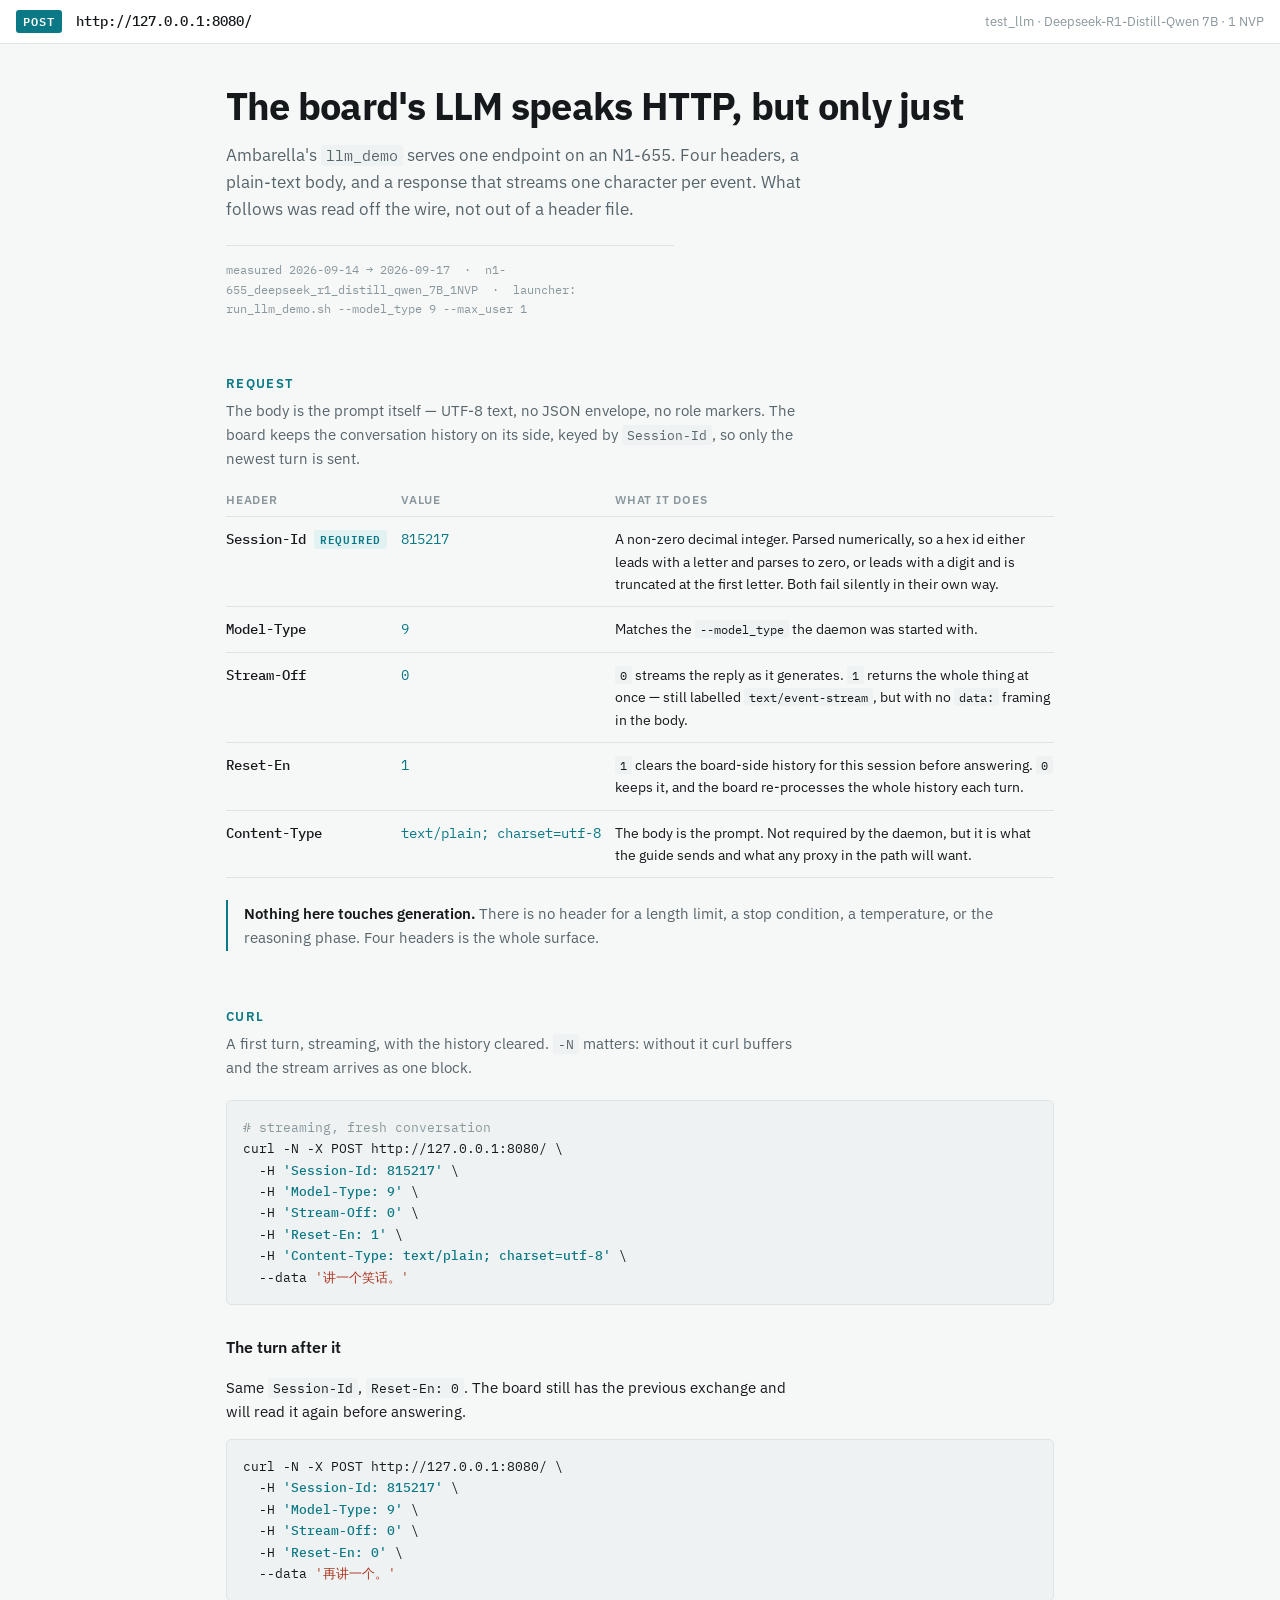
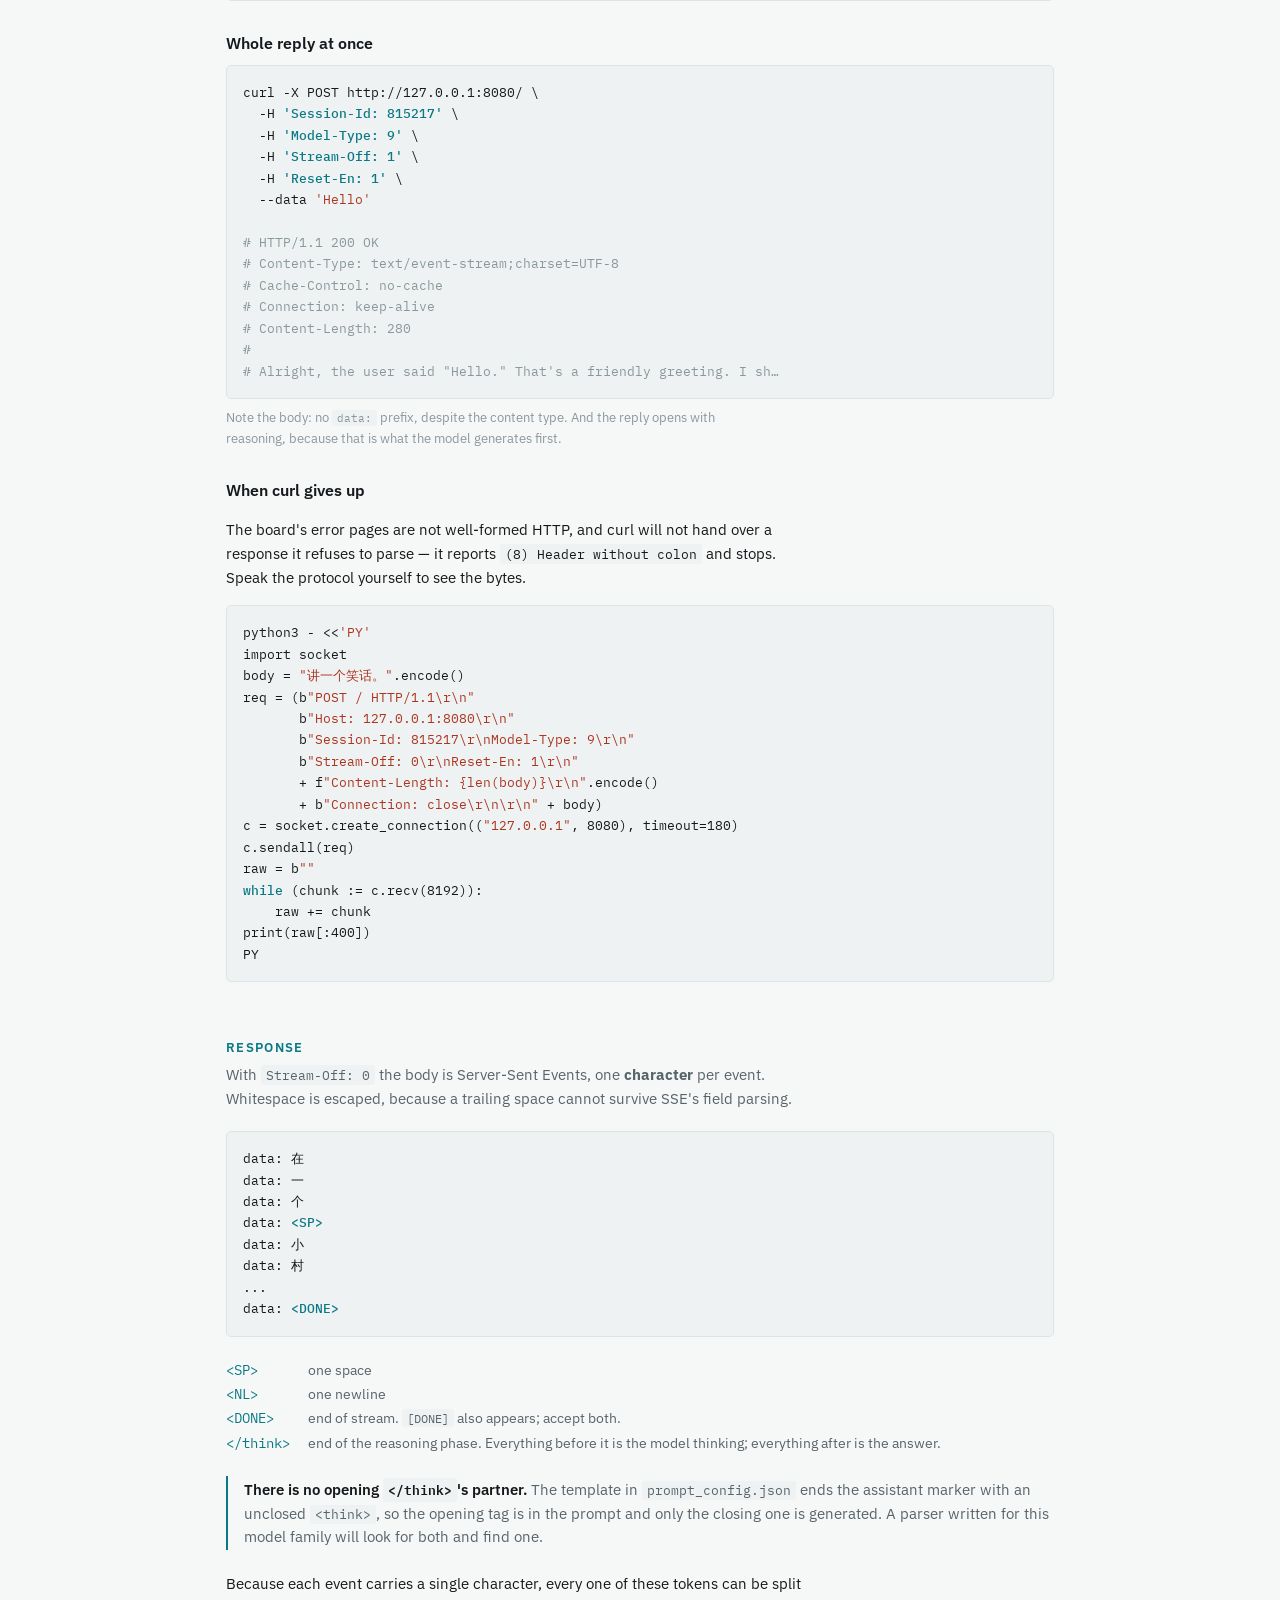
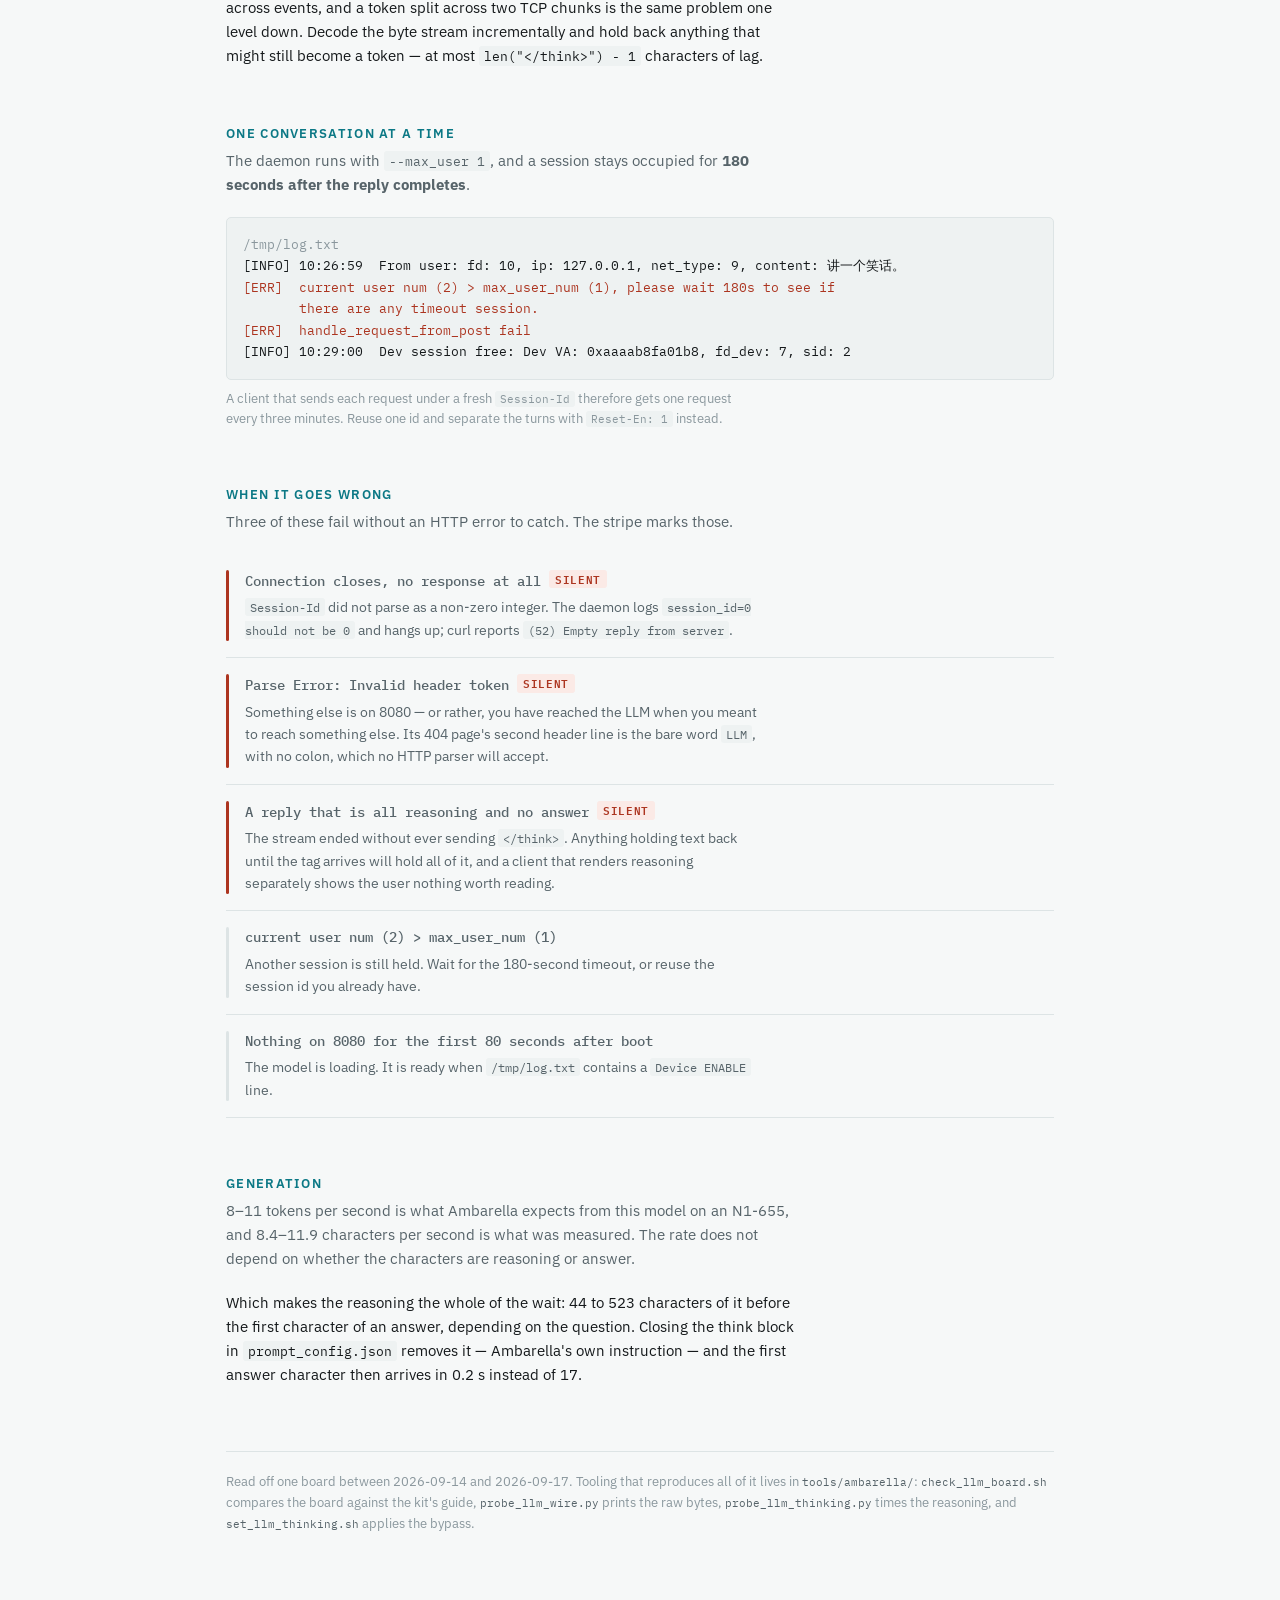
==== docs/development/board_llm_wire.html @ 183e85aa "docs: the board's LLM wire protocol as a page The four headers with what each one does when it is wr" ====
<!doctype html>
<html lang="en">
<head>
<meta charset="utf-8">
<meta name="viewport" content="width=device-width, initial-scale=1, viewport-fit=cover">
<title>N1-655 LLM Wire Reference</title>
<style>
  :root { color-scheme: light dark; }
  * { box-sizing: border-box; }
  body { margin: 0; }
  img { max-width: 100%; }
  [hidden] { display: none !important; }
</style>

<link rel="stylesheet" href="https://fonts.googleapis.com/css2?family=IBM+Plex+Mono:wght@400;500;600&family=IBM+Plex+Sans:wght@400;500;600;700&display=swap">
<style>
  :root {
    --ground: #f6f8f8;
    --surface: #ffffff;
    --sunk: #eef2f2;
    --ink: #15191b;
    --ink-soft: #57646a;
    --ink-faint: #8a979d;
    --rule: #dde4e5;
    --signal: #0b7885;
    --signal-soft: #e2f1f2;
    --alarm: #ac3520;
    --alarm-soft: #fbeae6;
    --shadow: 0 1px 2px rgba(18, 34, 38, .06);
  }
  @media (prefers-color-scheme: dark) {
    :root:not([data-theme="light"]) {
      --ground: #0f1214;
      --surface: #161a1d;
      --sunk: #1c2225;
      --ink: #e7ecee;
      --ink-soft: #9aa5ab;
      --ink-faint: #6b777d;
      --rule: #293135;
      --signal: #45b9c6;
      --signal-soft: #102f33;
      --alarm: #e5806b;
      --alarm-soft: #2c1a16;
      --shadow: 0 1px 2px rgba(0, 0, 0, .4);
    }
  }
  :root[data-theme="dark"] {
    --ground: #0f1214;
    --surface: #161a1d;
    --sunk: #1c2225;
    --ink: #e7ecee;
    --ink-soft: #9aa5ab;
    --ink-faint: #6b777d;
    --rule: #293135;
    --signal: #45b9c6;
    --signal-soft: #102f33;
    --alarm: #e5806b;
    --alarm-soft: #2c1a16;
    --shadow: 0 1px 2px rgba(0, 0, 0, .4);
  }

  body {
    background: var(--ground);
    color: var(--ink);
    font-family: "IBM Plex Sans", system-ui, -apple-system, sans-serif;
    font-size: 15px;
    line-height: 1.6;
    -webkit-font-smoothing: antialiased;
  }

  .endpoint-bar {
    position: sticky;
    top: env(safe-area-inset-top, 0px);
    z-index: 10;
    background: var(--surface);
    border-bottom: 1px solid var(--rule);
    padding: 10px 16px;
    display: flex;
    flex-wrap: wrap;
    align-items: baseline;
    gap: 6px 14px;
  }
  .endpoint-bar .method {
    font-family: "IBM Plex Mono", ui-monospace, monospace;
    font-weight: 600;
    font-size: 12px;
    letter-spacing: .08em;
    color: var(--surface);
    background: var(--signal);
    padding: 2px 7px;
    border-radius: 3px;
  }
  .endpoint-bar .url {
    font-family: "IBM Plex Mono", ui-monospace, monospace;
    font-size: 14px;
    font-weight: 500;
  }
  .endpoint-bar .who {
    font-size: 12.5px;
    color: var(--ink-faint);
    margin-left: auto;
  }

  .wrap {
    max-width: 860px;
    margin: 0 auto;
    padding-inline: 16px;
    padding-block: 40px 72px;
  }

  h1 {
    font-size: clamp(28px, 5vw, 38px);
    line-height: 1.15;
    letter-spacing: -.02em;
    font-weight: 700;
    margin: 0 0 14px;
    text-wrap: balance;
  }
  .standfirst {
    font-size: 17px;
    color: var(--ink-soft);
    max-width: 62ch;
    margin: 0 0 8px;
  }
  .provenance {
    font-family: "IBM Plex Mono", ui-monospace, monospace;
    font-size: 12px;
    color: var(--ink-faint);
    margin: 22px 0 0;
    padding-top: 14px;
    border-top: 1px solid var(--rule);
  }

  h2 {
    font-size: 13px;
    font-weight: 600;
    letter-spacing: .1em;
    text-transform: uppercase;
    color: var(--signal);
    margin: 56px 0 4px;
  }
  h2 + .lede {
    color: var(--ink-soft);
    max-width: 64ch;
    margin: 0 0 20px;
  }
  h3 {
    font-size: 16px;
    font-weight: 600;
    margin: 30px 0 8px;
  }
  p { max-width: 64ch; }
  code {
    font-family: "IBM Plex Mono", ui-monospace, monospace;
    font-size: .88em;
    background: var(--sunk);
    padding: 1px 5px;
    border-radius: 3px;
  }

  .scroll { overflow-x: auto; }

  table {
    border-collapse: collapse;
    width: 100%;
    min-width: 520px;
    font-size: 14px;
  }
  th {
    text-align: left;
    font-size: 11.5px;
    letter-spacing: .07em;
    text-transform: uppercase;
    color: var(--ink-faint);
    font-weight: 600;
    padding: 0 14px 7px 0;
    border-bottom: 1px solid var(--rule);
  }
  td {
    padding: 11px 14px 11px 0;
    border-bottom: 1px solid var(--rule);
    vertical-align: top;
  }
  td:last-child, th:last-child { padding-right: 0; }
  td.k {
    font-family: "IBM Plex Mono", ui-monospace, monospace;
    font-weight: 500;
    white-space: nowrap;
  }
  td.v {
    font-family: "IBM Plex Mono", ui-monospace, monospace;
    color: var(--signal);
    white-space: nowrap;
  }
  .req {
    display: inline-block;
    font-size: 10.5px;
    letter-spacing: .06em;
    text-transform: uppercase;
    font-weight: 600;
    color: var(--signal);
    background: var(--signal-soft);
    padding: 1px 6px;
    border-radius: 3px;
  }

  pre {
    font-family: "IBM Plex Mono", ui-monospace, monospace;
    font-size: 13px;
    line-height: 1.65;
    background: var(--sunk);
    border: 1px solid var(--rule);
    border-radius: 5px;
    padding: 16px;
    overflow-x: auto;
    margin: 0;
    tab-size: 2;
  }
  pre .c { color: var(--ink-faint); }
  pre .h { color: var(--signal); font-weight: 500; }
  pre .s { color: var(--alarm); }
  .caption {
    font-size: 12.5px;
    color: var(--ink-faint);
    margin: 8px 0 0;
    max-width: 64ch;
  }

  .anatomy {
    display: grid;
    grid-template-columns: max-content 1fr;
    gap: 2px 18px;
    font-size: 14px;
    align-items: baseline;
  }
  .anatomy dt {
    font-family: "IBM Plex Mono", ui-monospace, monospace;
    color: var(--signal);
    white-space: nowrap;
  }
  .anatomy dd { margin: 0; color: var(--ink-soft); }

  .fails { margin-top: 20px; }
  .fail {
    display: grid;
    grid-template-columns: 3px 1fr;
    gap: 0 16px;
    padding: 16px 0;
    border-bottom: 1px solid var(--rule);
  }
  .fail .stripe { background: var(--rule); border-radius: 2px; }
  .fail.silent .stripe { background: var(--alarm); }
  .fail .sym {
    font-family: "IBM Plex Mono", ui-monospace, monospace;
    font-size: 13.5px;
    font-weight: 500;
    margin: 0 0 4px;
    word-break: break-word;
  }
  .fail p { margin: 0; font-size: 14px; color: var(--ink-soft); }
  .tag {
    display: inline-block;
    font-size: 10.5px;
    letter-spacing: .06em;
    text-transform: uppercase;
    font-weight: 600;
    color: var(--alarm);
    background: var(--alarm-soft);
    padding: 1px 6px;
    border-radius: 3px;
    margin-left: 8px;
    vertical-align: 2px;
  }

  .note {
    border-left: 2px solid var(--signal);
    padding: 2px 0 2px 16px;
    margin: 22px 0;
    color: var(--ink-soft);
    font-size: 14.5px;
  }
  .note strong { color: var(--ink); font-weight: 600; }

  footer {
    margin-top: 64px;
    padding-top: 20px;
    border-top: 1px solid var(--rule);
    font-size: 13px;
    color: var(--ink-faint);
  }
  footer code { background: none; padding: 0; color: var(--ink-soft); }

  @media (max-width: 560px) {
    .anatomy { grid-template-columns: 1fr; gap: 0; }
    .anatomy dd { margin: 0 0 12px; }
    .endpoint-bar .who { margin-left: 0; width: 100%; }
  }
</style>
</head>
<body>


<div class="endpoint-bar">
  <span class="method">POST</span>
  <span class="url">http://127.0.0.1:8080/</span>
  <span class="who">test_llm &middot; Deepseek-R1-Distill-Qwen 7B &middot; 1 NVP</span>
</div>

<div class="wrap">

  <h1>The board's LLM speaks HTTP, but only just</h1>
  <p class="standfirst">
    Ambarella's <code>llm_demo</code> serves one endpoint on an N1-655. Four headers,
    a plain-text body, and a response that streams one character per event. What
    follows was read off the wire, not out of a header file.
  </p>
  <p class="provenance">
    measured 2026-09-14 &rarr; 2026-09-17 &nbsp;&middot;&nbsp; n1-655_deepseek_r1_distill_qwen_7B_1NVP
    &nbsp;&middot;&nbsp; launcher: run_llm_demo.sh --model_type 9 --max_user 1
  </p>

  <h2>Request</h2>
  <p class="lede">
    The body is the prompt itself &mdash; UTF-8 text, no JSON envelope, no role
    markers. The board keeps the conversation history on its side, keyed by
    <code>Session-Id</code>, so only the newest turn is sent.
  </p>

  <div class="scroll">
    <table>
      <thead>
        <tr><th>Header</th><th>Value</th><th>What it does</th></tr>
      </thead>
      <tbody>
        <tr>
          <td class="k">Session-Id <span class="req">required</span></td>
          <td class="v">815217</td>
          <td>A non-zero decimal integer. Parsed numerically, so a hex id either
              leads with a letter and parses to zero, or leads with a digit and is
              truncated at the first letter. Both fail silently in their own way.</td>
        </tr>
        <tr>
          <td class="k">Model-Type</td>
          <td class="v">9</td>
          <td>Matches the <code>--model_type</code> the daemon was started with.</td>
        </tr>
        <tr>
          <td class="k">Stream-Off</td>
          <td class="v">0</td>
          <td><code>0</code> streams the reply as it generates. <code>1</code> returns
              the whole thing at once &mdash; still labelled <code>text/event-stream</code>,
              but with no <code>data:</code> framing in the body.</td>
        </tr>
        <tr>
          <td class="k">Reset-En</td>
          <td class="v">1</td>
          <td><code>1</code> clears the board-side history for this session before
              answering. <code>0</code> keeps it, and the board re-processes the whole
              history each turn.</td>
        </tr>
        <tr>
          <td class="k">Content-Type</td>
          <td class="v">text/plain; charset=utf-8</td>
          <td>The body is the prompt. Not required by the daemon, but it is what the
              guide sends and what any proxy in the path will want.</td>
        </tr>
      </tbody>
    </table>
  </div>

  <div class="note">
    <strong>Nothing here touches generation.</strong> There is no header for a length
    limit, a stop condition, a temperature, or the reasoning phase. Four headers is the
    whole surface.
  </div>

  <h2>curl</h2>
  <p class="lede">
    A first turn, streaming, with the history cleared. <code>-N</code> matters: without
    it curl buffers and the stream arrives as one block.
  </p>

  <pre><span class="c"># streaming, fresh conversation</span>
curl -N -X POST http://127.0.0.1:8080/ \
  -H <span class="h">'Session-Id: 815217'</span> \
  -H <span class="h">'Model-Type: 9'</span> \
  -H <span class="h">'Stream-Off: 0'</span> \
  -H <span class="h">'Reset-En: 1'</span> \
  -H <span class="h">'Content-Type: text/plain; charset=utf-8'</span> \
  --data <span class="s">'讲一个笑话。'</span></pre>

  <h3>The turn after it</h3>
  <p>Same <code>Session-Id</code>, <code>Reset-En: 0</code>. The board still has the
     previous exchange and will read it again before answering.</p>

  <pre>curl -N -X POST http://127.0.0.1:8080/ \
  -H <span class="h">'Session-Id: 815217'</span> \
  -H <span class="h">'Model-Type: 9'</span> \
  -H <span class="h">'Stream-Off: 0'</span> \
  -H <span class="h">'Reset-En: 0'</span> \
  --data <span class="s">'再讲一个。'</span></pre>

  <h3>Whole reply at once</h3>

  <pre>curl -X POST http://127.0.0.1:8080/ \
  -H <span class="h">'Session-Id: 815217'</span> \
  -H <span class="h">'Model-Type: 9'</span> \
  -H <span class="h">'Stream-Off: 1'</span> \
  -H <span class="h">'Reset-En: 1'</span> \
  --data <span class="s">'Hello'</span>

<span class="c"># HTTP/1.1 200 OK
# Content-Type: text/event-stream;charset=UTF-8
# Cache-Control: no-cache
# Connection: keep-alive
# Content-Length: 280
#
# Alright, the user said "Hello." That's a friendly greeting. I sh…</span></pre>
  <p class="caption">
    Note the body: no <code>data:</code> prefix, despite the content type. And the reply
    opens with reasoning, because that is what the model generates first.
  </p>

  <h3>When curl gives up</h3>
  <p>
    The board's error pages are not well-formed HTTP, and curl will not hand over a
    response it refuses to parse &mdash; it reports <code>(8) Header without colon</code>
    and stops. Speak the protocol yourself to see the bytes.
  </p>

  <pre>python3 - &lt;&lt;<span class="s">'PY'</span>
import socket
body = <span class="s">"讲一个笑话。"</span>.encode()
req = (b<span class="s">"POST / HTTP/1.1\r\n"</span>
       b<span class="s">"Host: 127.0.0.1:8080\r\n"</span>
       b<span class="s">"Session-Id: 815217\r\nModel-Type: 9\r\n"</span>
       b<span class="s">"Stream-Off: 0\r\nReset-En: 1\r\n"</span>
       + f<span class="s">"Content-Length: {len(body)}\r\n"</span>.encode()
       + b<span class="s">"Connection: close\r\n\r\n"</span> + body)
c = socket.create_connection((<span class="s">"127.0.0.1"</span>, 8080), timeout=180)
c.sendall(req)
raw = b<span class="s">""</span>
<span class="h">while</span> (chunk := c.recv(8192)):
    raw += chunk
print(raw[:400])
PY</pre>

  <h2>Response</h2>
  <p class="lede">
    With <code>Stream-Off: 0</code> the body is Server-Sent Events, one
    <strong>character</strong> per event. Whitespace is escaped, because a trailing space
    cannot survive SSE's field parsing.
  </p>

  <pre>data: 在
data: 一
data: 个
data: <span class="h">&lt;SP&gt;</span>
data: 小
data: 村
...
data: <span class="h">&lt;DONE&gt;</span></pre>

  <dl class="anatomy" style="margin-top:22px">
    <dt>&lt;SP&gt;</dt><dd>one space</dd>
    <dt>&lt;NL&gt;</dt><dd>one newline</dd>
    <dt>&lt;DONE&gt;</dt><dd>end of stream. <code>[DONE]</code> also appears; accept both.</dd>
    <dt>&lt;/think&gt;</dt><dd>end of the reasoning phase. Everything before it is the
        model thinking; everything after is the answer.</dd>
  </dl>

  <div class="note">
    <strong>There is no opening <code>&lt;/think&gt;</code>'s partner.</strong> The
    template in <code>prompt_config.json</code> ends the assistant marker with an
    unclosed <code>&lt;think&gt;</code>, so the opening tag is in the prompt and only the
    closing one is generated. A parser written for this model family will look for both
    and find one.
  </div>

  <p>
    Because each event carries a single character, every one of these tokens can be split
    across events, and a token split across two TCP chunks is the same problem one level
    down. Decode the byte stream incrementally and hold back anything that might still
    become a token &mdash; at most <code>len("&lt;/think&gt;") - 1</code> characters of lag.
  </p>

  <h2>One conversation at a time</h2>
  <p class="lede">
    The daemon runs with <code>--max_user 1</code>, and a session stays occupied for
    <strong>180 seconds after the reply completes</strong>.
  </p>

  <pre><span class="c">/tmp/log.txt</span>
[INFO] 10:26:59  From user: fd: 10, ip: 127.0.0.1, net_type: 9, content: 讲一个笑话。
<span class="s">[ERR]  current user num (2) &gt; max_user_num (1), please wait 180s to see if
       there are any timeout session.</span>
<span class="s">[ERR]  handle_request_from_post fail</span>
[INFO] 10:29:00  Dev session free: Dev VA: 0xaaaab8fa01b8, fd_dev: 7, sid: 2</pre>

  <p class="caption">
    A client that sends each request under a fresh <code>Session-Id</code> therefore gets
    one request every three minutes. Reuse one id and separate the turns with
    <code>Reset-En: 1</code> instead.
  </p>

  <h2>When it goes wrong</h2>
  <p class="lede">
    Three of these fail without an HTTP error to catch. The stripe marks those.
  </p>

  <div class="fails">
    <div class="fail silent">
      <div class="stripe"></div>
      <div>
        <p class="sym">Connection closes, no response at all<span class="tag">silent</span></p>
        <p>
          <code>Session-Id</code> did not parse as a non-zero integer. The daemon logs
          <code>session_id=0 should not be 0</code> and hangs up; curl reports
          <code>(52) Empty reply from server</code>.
        </p>
      </div>
    </div>
    <div class="fail silent">
      <div class="stripe"></div>
      <div>
        <p class="sym">Parse Error: Invalid header token<span class="tag">silent</span></p>
        <p>
          Something else is on 8080 &mdash; or rather, you have reached the LLM when you
          meant to reach something else. Its 404 page's second header line is the bare
          word <code>LLM</code>, with no colon, which no HTTP parser will accept.
        </p>
      </div>
    </div>
    <div class="fail silent">
      <div class="stripe"></div>
      <div>
        <p class="sym">A reply that is all reasoning and no answer<span class="tag">silent</span></p>
        <p>
          The stream ended without ever sending <code>&lt;/think&gt;</code>. Anything
          holding text back until the tag arrives will hold all of it, and a client that
          renders reasoning separately shows the user nothing worth reading.
        </p>
      </div>
    </div>
    <div class="fail">
      <div class="stripe"></div>
      <div>
        <p class="sym">current user num (2) &gt; max_user_num (1)</p>
        <p>
          Another session is still held. Wait for the 180-second timeout, or reuse the
          session id you already have.
        </p>
      </div>
    </div>
    <div class="fail">
      <div class="stripe"></div>
      <div>
        <p class="sym">Nothing on 8080 for the first 80 seconds after boot</p>
        <p>
          The model is loading. It is ready when <code>/tmp/log.txt</code> contains a
          <code>Device ENABLE</code> line.
        </p>
      </div>
    </div>
  </div>

  <h2>Generation</h2>
  <p class="lede">
    8&ndash;11 tokens per second is what Ambarella expects from this model on an N1-655,
    and 8.4&ndash;11.9 characters per second is what was measured. The rate does not
    depend on whether the characters are reasoning or answer.
  </p>
  <p>
    Which makes the reasoning the whole of the wait: 44 to 523 characters of it before the
    first character of an answer, depending on the question. Closing the think block in
    <code>prompt_config.json</code> removes it &mdash; Ambarella's own instruction &mdash;
    and the first answer character then arrives in 0.2&nbsp;s instead of 17.
  </p>

  <footer>
    Read off one board between 2026-09-14 and 2026-09-17. Tooling that reproduces all of
    it lives in <code>tools/ambarella/</code>: <code>check_llm_board.sh</code> compares the
    board against the kit's guide, <code>probe_llm_wire.py</code> prints the raw bytes,
    <code>probe_llm_thinking.py</code> times the reasoning, and
    <code>set_llm_thinking.sh</code> applies the bypass.
  </footer>

</div>

</body>
</html>
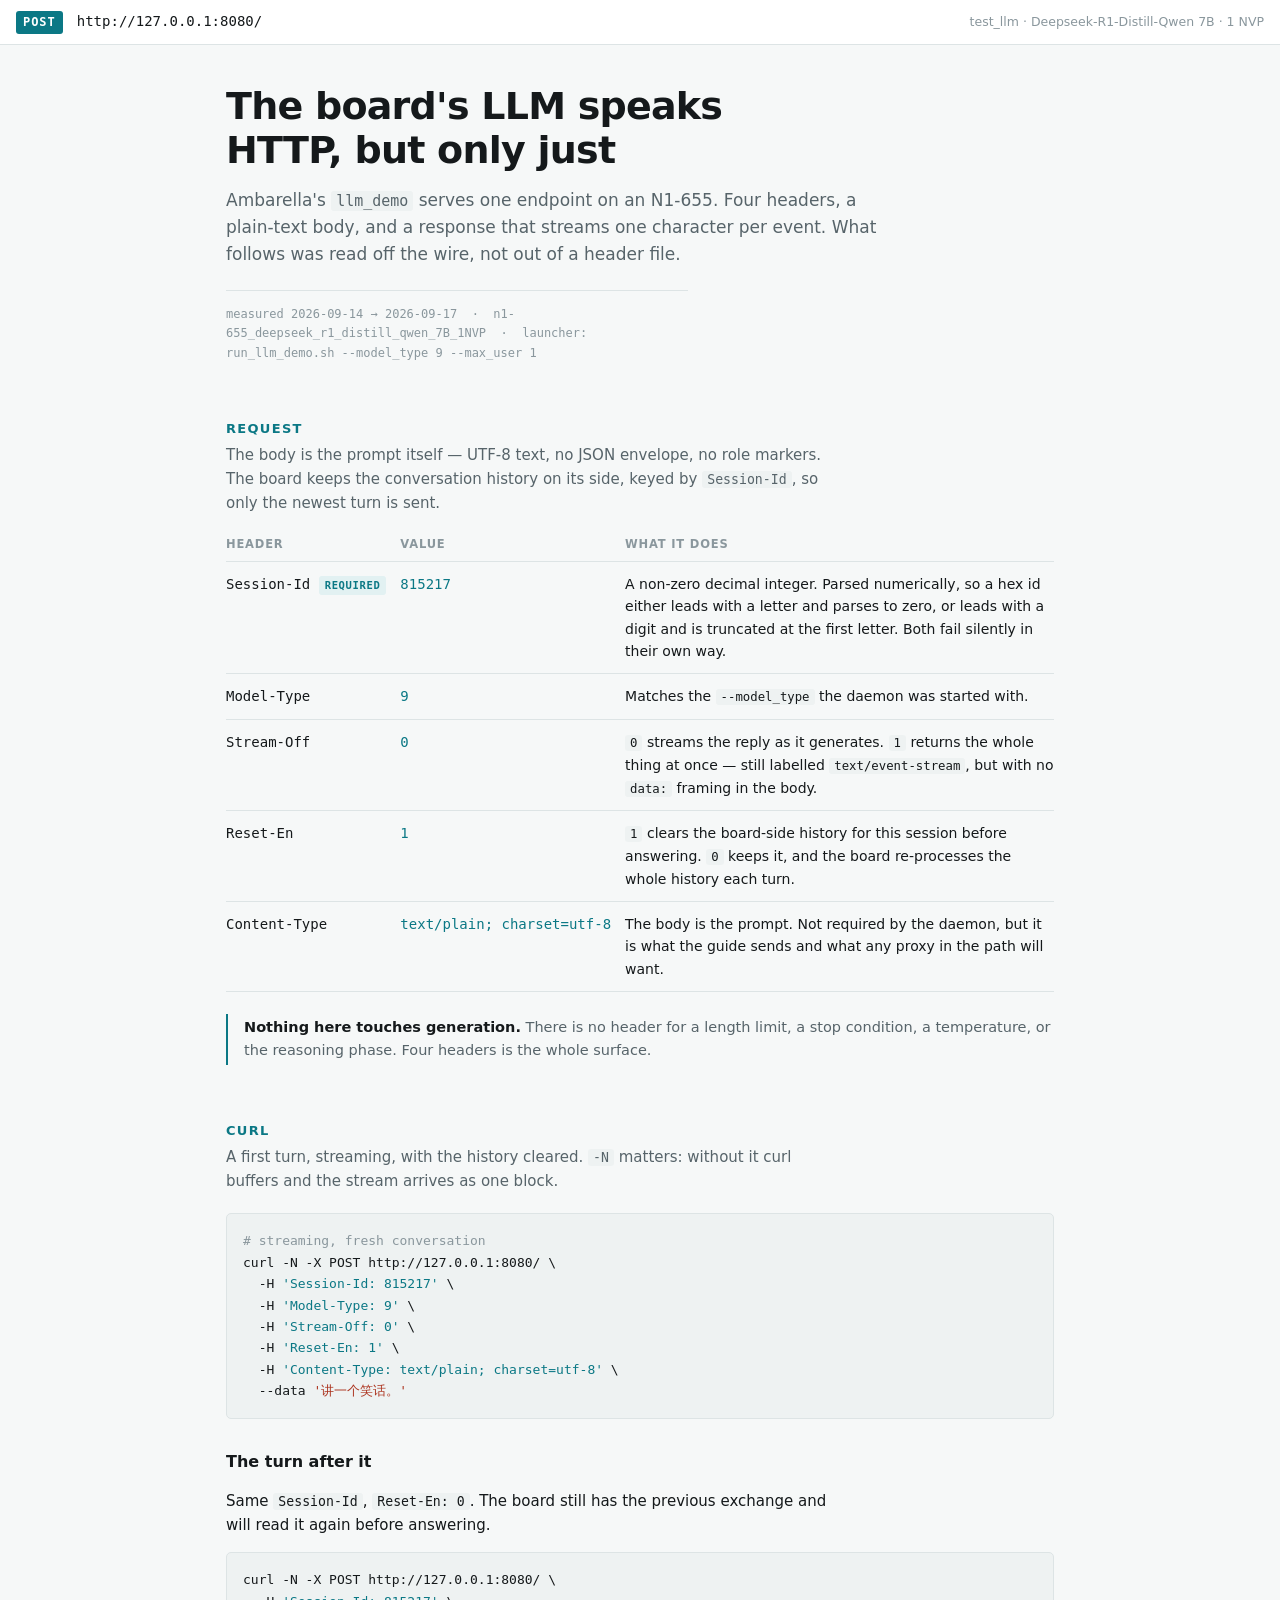
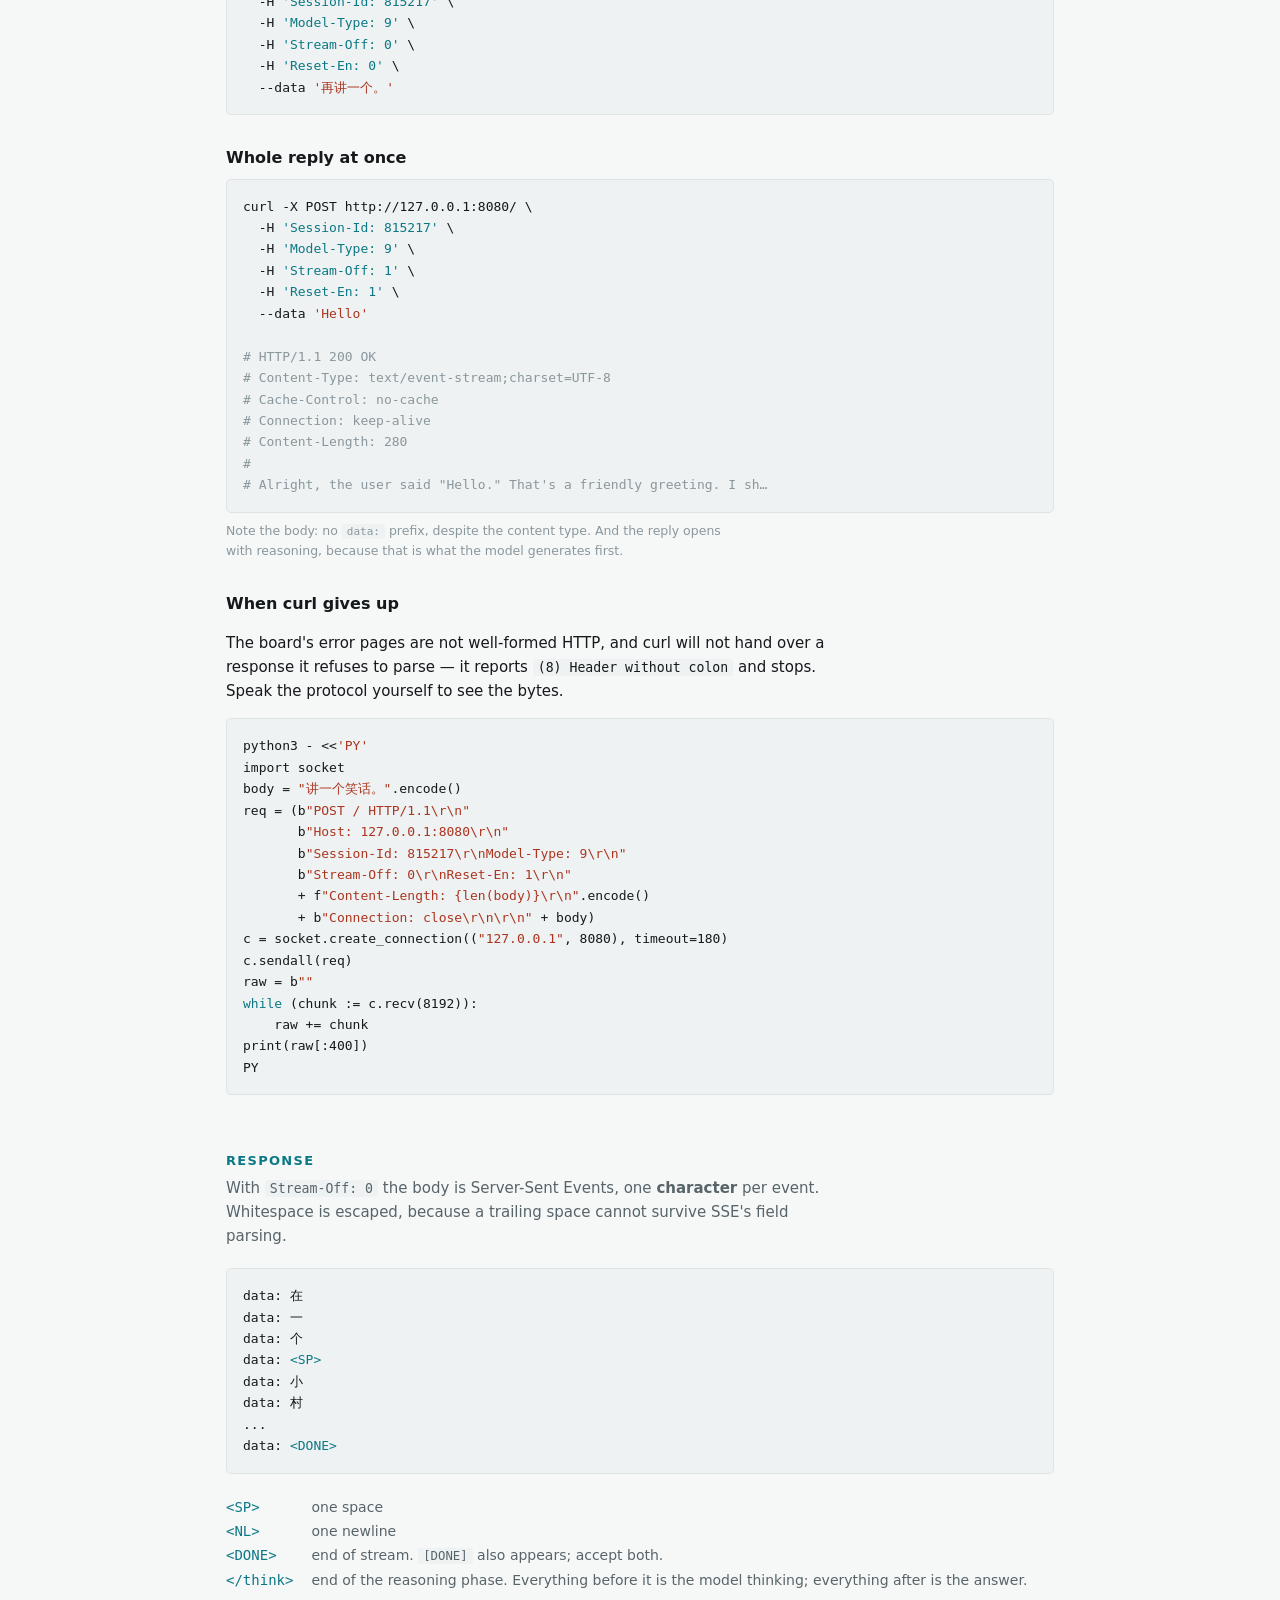
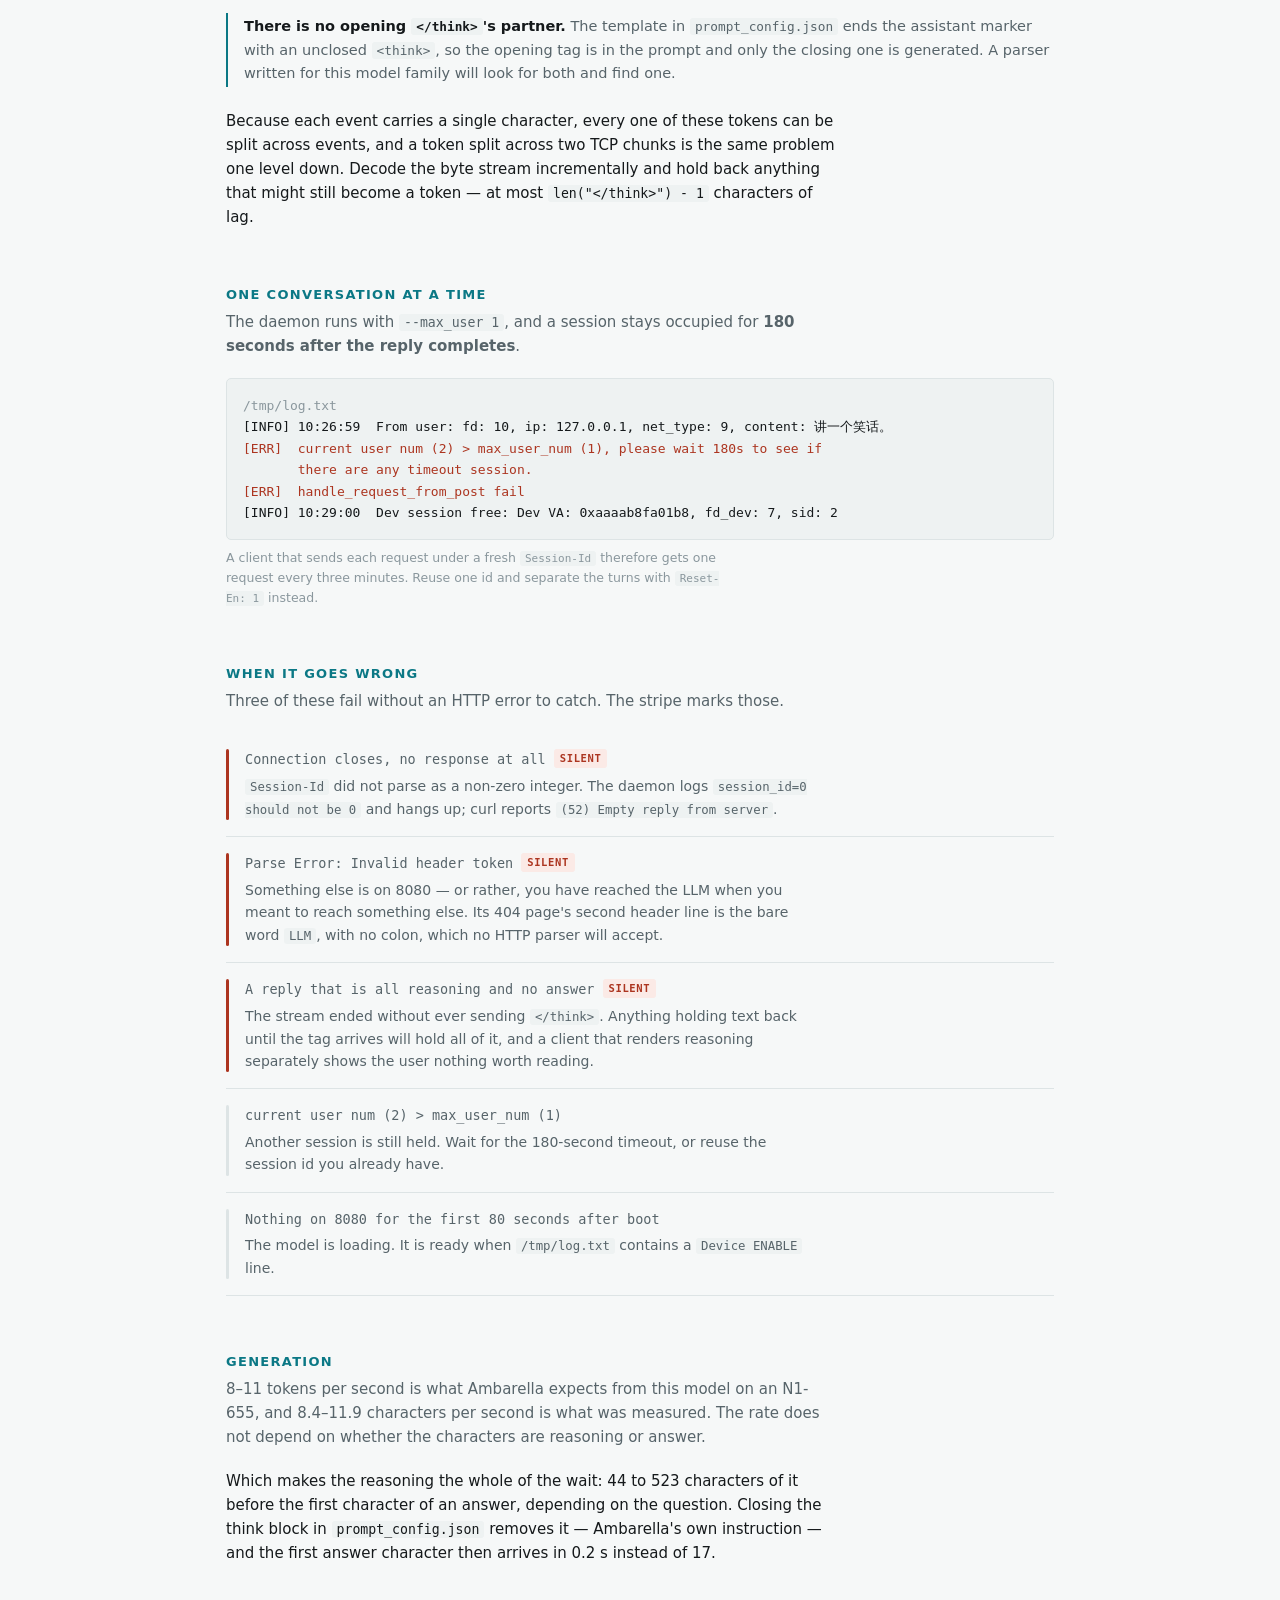
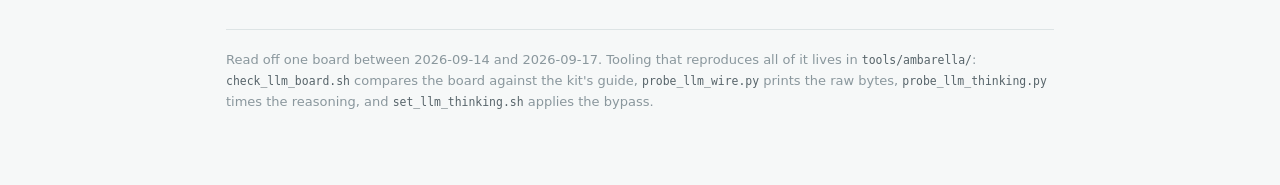
==== commit ed8795ed: "docs: let the wire reference render without a network It linked a webfont, so on a board with no rou" ====
--- a/docs/development/board_llm_wire.html
+++ b/docs/development/board_llm_wire.html
@@ -12,7 +12,6 @@
   [hidden] { display: none !important; }
 </style>
 
-<link rel="stylesheet" href="https://fonts.googleapis.com/css2?family=IBM+Plex+Mono:wght@400;500;600&family=IBM+Plex+Sans:wght@400;500;600;700&display=swap">
 <style>
   :root {
     --ground: #f6f8f8;
@@ -62,7 +61,7 @@
   body {
     background: var(--ground);
     color: var(--ink);
-    font-family: "IBM Plex Sans", system-ui, -apple-system, sans-serif;
+    font-family: system-ui, -apple-system, "Segoe UI", "Noto Sans CJK TC", "PingFang TC", "Microsoft JhengHei", sans-serif;
     font-size: 15px;
     line-height: 1.6;
     -webkit-font-smoothing: antialiased;
@@ -81,7 +80,7 @@
     gap: 6px 14px;
   }
   .endpoint-bar .method {
-    font-family: "IBM Plex Mono", ui-monospace, monospace;
+    font-family: ui-monospace, "SF Mono", "Cascadia Mono", "DejaVu Sans Mono", "Noto Sans Mono CJK TC", monospace;
     font-weight: 600;
     font-size: 12px;
     letter-spacing: .08em;
@@ -91,7 +90,7 @@
     border-radius: 3px;
   }
   .endpoint-bar .url {
-    font-family: "IBM Plex Mono", ui-monospace, monospace;
+    font-family: ui-monospace, "SF Mono", "Cascadia Mono", "DejaVu Sans Mono", "Noto Sans Mono CJK TC", monospace;
     font-size: 14px;
     font-weight: 500;
   }
@@ -123,7 +122,7 @@
     margin: 0 0 8px;
   }
   .provenance {
-    font-family: "IBM Plex Mono", ui-monospace, monospace;
+    font-family: ui-monospace, "SF Mono", "Cascadia Mono", "DejaVu Sans Mono", "Noto Sans Mono CJK TC", monospace;
     font-size: 12px;
     color: var(--ink-faint);
     margin: 22px 0 0;
@@ -151,7 +150,7 @@
   }
   p { max-width: 64ch; }
   code {
-    font-family: "IBM Plex Mono", ui-monospace, monospace;
+    font-family: ui-monospace, "SF Mono", "Cascadia Mono", "DejaVu Sans Mono", "Noto Sans Mono CJK TC", monospace;
     font-size: .88em;
     background: var(--sunk);
     padding: 1px 5px;
@@ -183,12 +182,12 @@
   }
   td:last-child, th:last-child { padding-right: 0; }
   td.k {
-    font-family: "IBM Plex Mono", ui-monospace, monospace;
+    font-family: ui-monospace, "SF Mono", "Cascadia Mono", "DejaVu Sans Mono", "Noto Sans Mono CJK TC", monospace;
     font-weight: 500;
     white-space: nowrap;
   }
   td.v {
-    font-family: "IBM Plex Mono", ui-monospace, monospace;
+    font-family: ui-monospace, "SF Mono", "Cascadia Mono", "DejaVu Sans Mono", "Noto Sans Mono CJK TC", monospace;
     color: var(--signal);
     white-space: nowrap;
   }
@@ -205,7 +204,7 @@
   }
 
   pre {
-    font-family: "IBM Plex Mono", ui-monospace, monospace;
+    font-family: ui-monospace, "SF Mono", "Cascadia Mono", "DejaVu Sans Mono", "Noto Sans Mono CJK TC", monospace;
     font-size: 13px;
     line-height: 1.65;
     background: var(--sunk);
@@ -234,7 +233,7 @@
     align-items: baseline;
   }
   .anatomy dt {
-    font-family: "IBM Plex Mono", ui-monospace, monospace;
+    font-family: ui-monospace, "SF Mono", "Cascadia Mono", "DejaVu Sans Mono", "Noto Sans Mono CJK TC", monospace;
     color: var(--signal);
     white-space: nowrap;
   }
@@ -251,7 +250,7 @@
   .fail .stripe { background: var(--rule); border-radius: 2px; }
   .fail.silent .stripe { background: var(--alarm); }
   .fail .sym {
-    font-family: "IBM Plex Mono", ui-monospace, monospace;
+    font-family: ui-monospace, "SF Mono", "Cascadia Mono", "DejaVu Sans Mono", "Noto Sans Mono CJK TC", monospace;
     font-size: 13.5px;
     font-weight: 500;
     margin: 0 0 4px;
